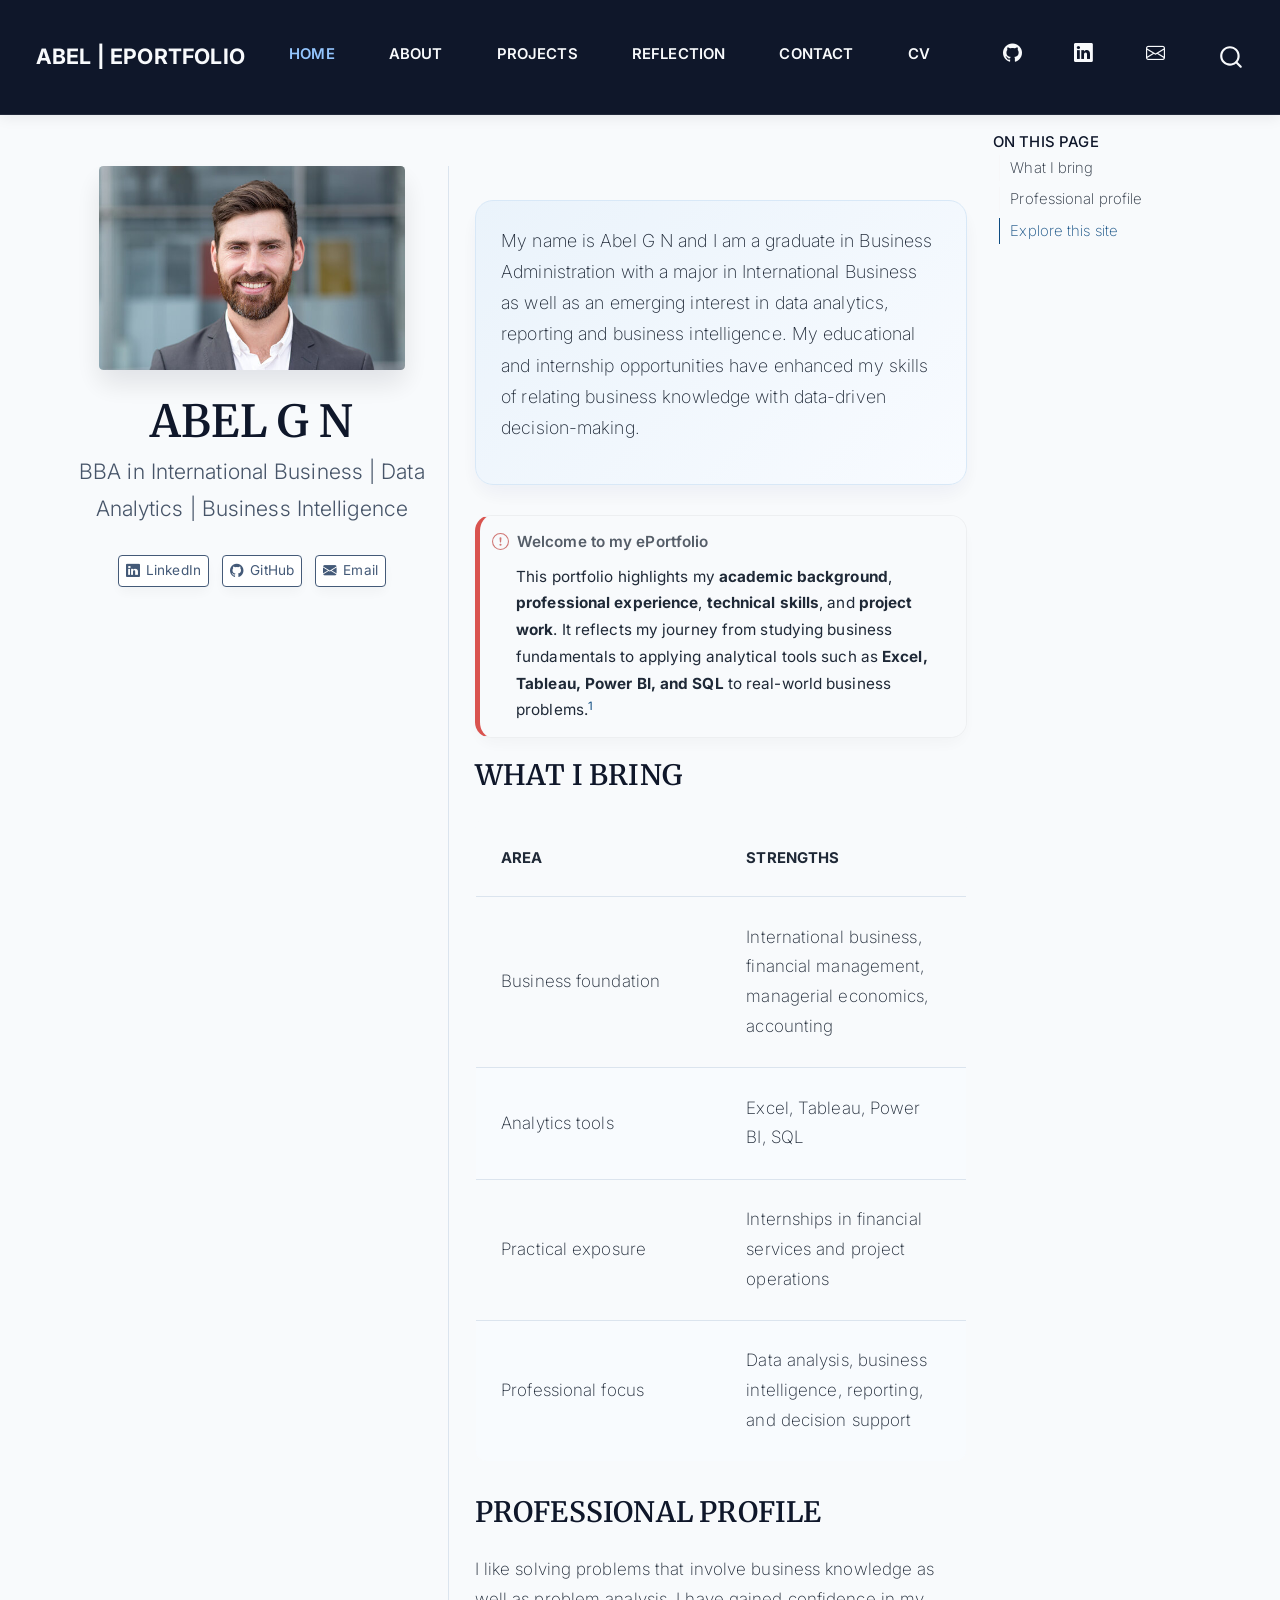
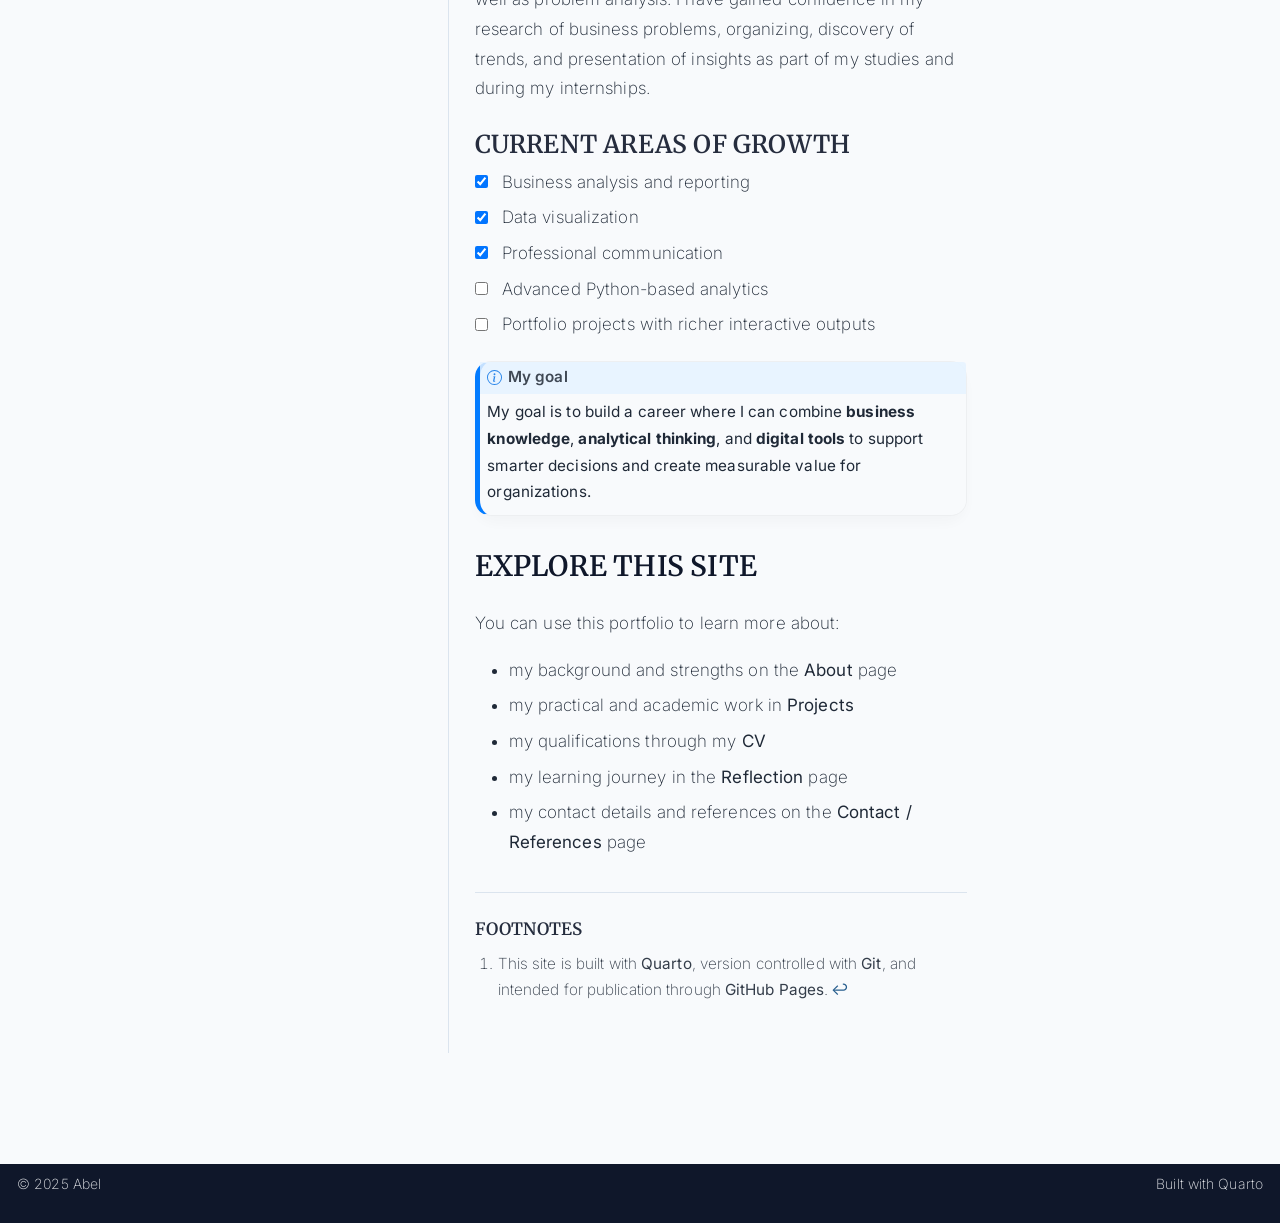
==== docs/index.html @ 97087379 "Portfolio Submission" ====
<!DOCTYPE html>
<html xmlns="http://www.w3.org/1999/xhtml" lang="en" xml:lang="en"><head>

<meta charset="utf-8">
<meta name="generator" content="quarto-1.9.37">

<meta name="viewport" content="width=device-width, initial-scale=1.0, user-scalable=yes">


<title>Abel G N – Abel | ePortfolio</title>
<style>
/* Default styles provided by pandoc.
** See https://pandoc.org/MANUAL.html#variables-for-html for config info.
*/
code{white-space: pre-wrap;}
span.smallcaps{font-variant: small-caps;}
div.columns{display: flex; gap: min(4vw, 1.5em);}
div.column{flex: auto; overflow-x: auto;}
div.hanging-indent{margin-left: 1.5em; text-indent: -1.5em;}
ul.task-list{list-style: none;}
ul.task-list li input[type="checkbox"] {
  width: 0.8em;
  margin: 0 0.8em 0.2em -1em; /* quarto-specific, see https://github.com/quarto-dev/quarto-cli/issues/4556 */ 
  vertical-align: middle;
}
</style>


<script src="site_libs/quarto-nav/quarto-nav.js"></script>
<script src="site_libs/quarto-nav/headroom.min.js"></script>
<script src="site_libs/clipboard/clipboard.min.js"></script>
<script src="site_libs/quarto-search/autocomplete.umd.js"></script>
<script src="site_libs/quarto-search/fuse.min.js"></script>
<script src="site_libs/quarto-search/quarto-search.js"></script>
<meta name="quarto:offset" content="./">
<link href="./images/favicon.png" rel="icon" type="image/png">
<script src="site_libs/quarto-html/quarto.js" type="module"></script>
<script src="site_libs/quarto-html/tabsets/tabsets.js" type="module"></script>
<script src="site_libs/quarto-html/popper.min.js"></script>
<script src="site_libs/quarto-html/tippy.umd.min.js"></script>
<link href="site_libs/quarto-html/tippy.css" rel="stylesheet">
<link href="site_libs/quarto-html/quarto-syntax-highlighting-7f8f88aac4f3542376d5c11b86a4c14d.css" rel="stylesheet" id="quarto-text-highlighting-styles">
<script src="site_libs/bootstrap/bootstrap.min.js"></script>
<link href="site_libs/bootstrap/bootstrap-icons.css" rel="stylesheet">
<link href="site_libs/bootstrap/bootstrap-2c86e1382518a33b8976bbba3722868b.min.css" rel="stylesheet" append-hash="true" id="quarto-bootstrap" data-mode="light">
<script id="quarto-search-options" type="application/json">{
  "location": "navbar",
  "copy-button": false,
  "collapse-after": 3,
  "panel-placement": "end",
  "type": "overlay",
  "limit": 50,
  "keyboard-shortcut": [
    "f",
    "/",
    "s"
  ],
  "show-item-context": false,
  "language": {
    "search-no-results-text": "No results",
    "search-matching-documents-text": "matching documents",
    "search-copy-link-title": "Copy link to search",
    "search-hide-matches-text": "Hide additional matches",
    "search-more-match-text": "more match in this document",
    "search-more-matches-text": "more matches in this document",
    "search-clear-button-title": "Clear",
    "search-text-placeholder": "",
    "search-detached-cancel-button-title": "Cancel",
    "search-submit-button-title": "Submit",
    "search-label": "Search"
  }
}</script>
<style>html{ scroll-behavior: smooth; }</style>


</head>

<body class="nav-fixed quarto-light">

<div id="quarto-search-results"></div>
  <header id="quarto-header" class="headroom fixed-top">
    <nav class="navbar navbar-expand-lg " data-bs-theme="dark">
      <div class="navbar-container container-fluid">
      <div class="navbar-brand-container mx-auto">
    <a href="./index.html" class="navbar-brand navbar-brand-logo">
    <img src="./images/logo.png" alt="" class="navbar-logo light-content">
    <img src="./images/logo.png" alt="" class="navbar-logo dark-content">
    </a>
    <a class="navbar-brand" href="./index.html">
    <span class="navbar-title">Abel | ePortfolio</span>
    </a>
  </div>
            <div id="quarto-search" class="" title="Search"></div>
          <button class="navbar-toggler" type="button" data-bs-toggle="collapse" data-bs-target="#navbarCollapse" aria-controls="navbarCollapse" role="menu" aria-expanded="false" aria-label="Toggle navigation" onclick="if (window.quartoToggleHeadroom) { window.quartoToggleHeadroom(); }">
  <span class="navbar-toggler-icon"></span>
</button>
          <div class="collapse navbar-collapse" id="navbarCollapse">
            <ul class="navbar-nav navbar-nav-scroll me-auto">
  <li class="nav-item">
    <a class="nav-link active" href="./index.html" aria-current="page"> 
<span class="menu-text">Home</span></a>
  </li>  
  <li class="nav-item">
    <a class="nav-link" href="./about.html"> 
<span class="menu-text">About</span></a>
  </li>  
  <li class="nav-item">
    <a class="nav-link" href="./projects/index.html"> 
<span class="menu-text">Projects</span></a>
  </li>  
  <li class="nav-item">
    <a class="nav-link" href="./reflection.html"> 
<span class="menu-text">Reflection</span></a>
  </li>  
  <li class="nav-item">
    <a class="nav-link" href="./contact.html"> 
<span class="menu-text">Contact</span></a>
  </li>  
  <li class="nav-item">
    <a class="nav-link" href="./cv/abel-gn-cv.pdf" target="_blank"> 
<span class="menu-text">CV</span></a>
  </li>  
</ul>
            <ul class="navbar-nav navbar-nav-scroll ms-auto">
  <li class="nav-item compact">
    <a class="nav-link" href="https://github.com/Abel2436/" target="_blank"> <i class="bi bi-github" role="img">
</i> 
<span class="menu-text"></span></a>
  </li>  
  <li class="nav-item compact">
    <a class="nav-link" href="https://www.linkedin.com/in/your-linkedin-profile" target="_blank"> <i class="bi bi-linkedin" role="img">
</i> 
<span class="menu-text"></span></a>
  </li>  
  <li class="nav-item compact">
    <a class="nav-link" href="mailto:abel.georgenibu2@mail.dcu.ie"> <i class="bi bi-envelope" role="img">
</i> 
<span class="menu-text"></span></a>
  </li>  
</ul>
          </div> <!-- /navcollapse -->
            <div class="quarto-navbar-tools">
</div>
      </div> <!-- /container-fluid -->
    </nav>
</header>
<!-- content -->
<div id="quarto-content" class="quarto-container page-columns page-rows-contents page-layout-full page-navbar">
<!-- sidebar -->
<!-- margin-sidebar -->
    <div id="quarto-margin-sidebar" class="sidebar margin-sidebar">
        <nav id="TOC" role="doc-toc" class="toc-active">
    <h2 id="toc-title">On this page</h2>
  <ul>
  <li><a href="#what-i-bring" id="toc-what-i-bring" class="nav-link active" data-scroll-target="#what-i-bring">What I bring</a></li>
  <li><a href="#professional-profile" id="toc-professional-profile" class="nav-link" data-scroll-target="#professional-profile">Professional profile</a>
  <ul class="collapse">
  <li><a href="#current-areas-of-growth" id="toc-current-areas-of-growth" class="nav-link" data-scroll-target="#current-areas-of-growth">Current areas of growth</a></li>
  </ul></li>
  <li><a href="#explore-this-site" id="toc-explore-this-site" class="nav-link" data-scroll-target="#explore-this-site">Explore this site</a></li>
  </ul>
</nav>
    </div>
<!-- main -->
<div class="quarto-about-trestles column-page-left">
  <div class="about-entity">
    <img src="images/profile.jpg" class="about-image
  rounded " style="width: 18em;">
<header id="title-block-header" class="quarto-title-block default">
<div class="quarto-title">
<h1 class="title">Abel G N</h1>
<p class="subtitle lead">BBA in International Business | Data Analytics | Business Intelligence</p>
</div>
<div class="quarto-title-meta column-page-left">
  </div>
</header>
    <div class="about-links">
  <a href="https://www.linkedin.com/in/your-linkedin-profile" class="about-link" rel="" target="">
    <i class="bi bi-linkedin"></i>
     <span class="about-link-text">LinkedIn</span>
  </a>
  <a href="https://github.com/Abel2436/" class="about-link" rel="" target="">
    <i class="bi bi-github"></i>
     <span class="about-link-text">GitHub</span>
  </a>
  <a href="/abel.georgenibu2@mail.dcu.ie" class="about-link" rel="" target="">
    <i class="bi bi-envelope-fill"></i>
     <span class="about-link-text">Email</span>
  </a>
</div>
  </div>
  <div class="about-contents"><main class="content column-page-left" id="quarto-document-content">

<div class="hero-intro">
<p>My name is Abel G N and I am a graduate in Business Administration with a major in International Business as well as an emerging interest in data analytics, reporting and business intelligence. My educational and internship opportunities have enhanced my skills of relating business knowledge with data-driven decision-making.</p>
</div>
<div class="callout callout-style-simple callout-important callout-titled">
<div class="callout-header d-flex align-content-center">
<div class="callout-icon-container">
<i class="callout-icon"></i>
</div>
<div class="callout-title-container flex-fill">
<span class="screen-reader-only">Important</span>Welcome to my ePortfolio
</div>
</div>
<div class="callout-body-container callout-body">
<p>This portfolio highlights my <strong>academic background</strong>, <strong>professional experience</strong>, <strong>technical skills</strong>, and <strong>project work</strong>. It reflects my journey from studying business fundamentals to applying analytical tools such as <strong>Excel, Tableau, Power BI, and SQL</strong> to real-world business problems.<a href="#fn1" class="footnote-ref" id="fnref1" role="doc-noteref"><sup>1</sup></a></p>
</div>
</div>
<section id="what-i-bring" class="level2">
<h2 data-anchor-id="what-i-bring">What I bring</h2>
<table class="caption-top table">
<colgroup>
<col style="width: 50%">
<col style="width: 50%">
</colgroup>
<thead>
<tr class="header">
<th>Area</th>
<th>Strengths</th>
</tr>
</thead>
<tbody>
<tr class="odd">
<td>Business foundation</td>
<td>International business, financial management, managerial economics, accounting</td>
</tr>
<tr class="even">
<td>Analytics tools</td>
<td>Excel, Tableau, Power BI, SQL</td>
</tr>
<tr class="odd">
<td>Practical exposure</td>
<td>Internships in financial services and project operations</td>
</tr>
<tr class="even">
<td>Professional focus</td>
<td>Data analysis, business intelligence, reporting, and decision support</td>
</tr>
</tbody>
</table>
</section>
<section id="professional-profile" class="level2">
<h2 data-anchor-id="professional-profile">Professional profile</h2>
<p>I like solving problems that involve business knowledge as well as problem analysis. I have gained confidence in my research of business problems, organizing, discovery of trends, and presentation of insights as part of my studies and during my internships.</p>
<section id="current-areas-of-growth" class="level3">
<h3 data-anchor-id="current-areas-of-growth">Current areas of growth</h3>
<ul class="task-list">
<li><label><input type="checkbox" checked="">Business analysis and reporting</label></li>
<li><label><input type="checkbox" checked="">Data visualization</label></li>
<li><label><input type="checkbox" checked="">Professional communication</label></li>
<li><label><input type="checkbox">Advanced Python-based analytics</label></li>
<li><label><input type="checkbox">Portfolio projects with richer interactive outputs</label></li>
</ul>
<div class="callout callout-style-default callout-note callout-titled">
<div class="callout-header d-flex align-content-center">
<div class="callout-icon-container">
<i class="callout-icon"></i>
</div>
<div class="callout-title-container flex-fill">
<span class="screen-reader-only">Note</span>My goal
</div>
</div>
<div class="callout-body-container callout-body">
<p>My goal is to build a career where I can combine <strong>business knowledge</strong>, <strong>analytical thinking</strong>, and <strong>digital tools</strong> to support smarter decisions and create measurable value for organizations.</p>
</div>
</div>
</section>
</section>
<section id="explore-this-site" class="level2">
<h2 data-anchor-id="explore-this-site">Explore this site</h2>
<p>You can use this portfolio to learn more about:</p>
<ul>
<li>my background and strengths on the <strong>About</strong> page</li>
<li>my practical and academic work in <strong>Projects</strong></li>
<li>my qualifications through my <strong>CV</strong></li>
<li>my learning journey in the <strong>Reflection</strong> page</li>
<li>my contact details and references on the <strong>Contact / References</strong> page</li>
</ul>


</section>

<div id="quarto-appendix" class="default"><section id="footnotes" class="footnotes footnotes-end-of-document" role="doc-endnotes"><h2 class="anchored quarto-appendix-heading">Footnotes</h2>

<ol>
<li id="fn1"><p>This site is built with <strong>Quarto</strong>, version controlled with <strong>Git</strong>, and intended for publication through <strong>GitHub Pages</strong>.<a href="#fnref1" class="footnote-back" role="doc-backlink">↩︎</a></p></li>
</ol>
</section></div></main></div>
</div>
 <!-- /main -->
<script id="quarto-html-after-body" type="application/javascript">
  window.document.addEventListener("DOMContentLoaded", function (event) {
    const isCodeAnnotation = (el) => {
      for (const clz of el.classList) {
        if (clz.startsWith('code-annotation-')) {                     
          return true;
        }
      }
      return false;
    }
    const onCopySuccess = function(e) {
      // button target
      const button = e.trigger;
      // don't keep focus
      button.blur();
      // flash "checked"
      button.classList.add('code-copy-button-checked');
      var currentTitle = button.getAttribute("title");
      button.setAttribute("title", "Copied!");
      let tooltip;
      if (window.bootstrap) {
        button.setAttribute("data-bs-toggle", "tooltip");
        button.setAttribute("data-bs-placement", "left");
        button.setAttribute("data-bs-title", "Copied!");
        tooltip = new bootstrap.Tooltip(button, 
          { trigger: "manual", 
            customClass: "code-copy-button-tooltip",
            offset: [0, -8]});
        tooltip.show();    
      }
      setTimeout(function() {
        if (tooltip) {
          tooltip.hide();
          button.removeAttribute("data-bs-title");
          button.removeAttribute("data-bs-toggle");
          button.removeAttribute("data-bs-placement");
        }
        button.setAttribute("title", currentTitle);
        button.classList.remove('code-copy-button-checked');
      }, 1000);
      // clear code selection
      e.clearSelection();
    }
    const getTextToCopy = function(trigger) {
      const outerScaffold = trigger.parentElement.cloneNode(true);
      const codeEl = outerScaffold.querySelector('code');
      for (const childEl of codeEl.children) {
        if (isCodeAnnotation(childEl)) {
          childEl.remove();
        }
      }
      return codeEl.innerText;
    }
    const clipboard = new window.ClipboardJS('.code-copy-button:not([data-in-quarto-modal])', {
      text: getTextToCopy
    });
    clipboard.on('success', onCopySuccess);
    if (window.document.getElementById('quarto-embedded-source-code-modal')) {
      const clipboardModal = new window.ClipboardJS('.code-copy-button[data-in-quarto-modal]', {
        text: getTextToCopy,
        container: window.document.getElementById('quarto-embedded-source-code-modal')
      });
      clipboardModal.on('success', onCopySuccess);
    }
      var localhostRegex = new RegExp(/^(?:http|https):\/\/localhost\:?[0-9]*\//);
      var mailtoRegex = new RegExp(/^mailto:/);
        var filterRegex = new RegExp('/' + window.location.host + '/');
      var isInternal = (href) => {
          return filterRegex.test(href) || localhostRegex.test(href) || mailtoRegex.test(href);
      }
      // Inspect non-navigation links and adorn them if external
     var links = window.document.querySelectorAll('a[href]:not(.nav-link):not(.navbar-brand):not(.toc-action):not(.sidebar-link):not(.sidebar-item-toggle):not(.pagination-link):not(.no-external):not([aria-hidden]):not(.dropdown-item):not(.quarto-navigation-tool):not(.about-link)');
      for (var i=0; i<links.length; i++) {
        const link = links[i];
        if (!isInternal(link.href)) {
          // undo the damage that might have been done by quarto-nav.js in the case of
          // links that we want to consider external
          if (link.dataset.originalHref !== undefined) {
            link.href = link.dataset.originalHref;
          }
        }
      }
    function tippyHover(el, contentFn, onTriggerFn, onUntriggerFn) {
      const config = {
        allowHTML: true,
        maxWidth: 500,
        delay: 100,
        arrow: false,
        appendTo: function(el) {
            return el.parentElement;
        },
        interactive: true,
        interactiveBorder: 10,
        theme: 'quarto',
        placement: 'bottom-start',
      };
      if (contentFn) {
        config.content = contentFn;
      }
      if (onTriggerFn) {
        config.onTrigger = onTriggerFn;
      }
      if (onUntriggerFn) {
        config.onUntrigger = onUntriggerFn;
      }
      window.tippy(el, config); 
    }
    const noterefs = window.document.querySelectorAll('a[role="doc-noteref"]');
    for (var i=0; i<noterefs.length; i++) {
      const ref = noterefs[i];
      tippyHover(ref, function() {
        // use id or data attribute instead here
        let href = ref.getAttribute('data-footnote-href') || ref.getAttribute('href');
        try { href = new URL(href).hash; } catch {}
        const id = href.replace(/^#\/?/, "");
        const note = window.document.getElementById(id);
        if (note) {
          return note.innerHTML;
        } else {
          return "";
        }
      });
    }
    const xrefs = window.document.querySelectorAll('a.quarto-xref');
    const processXRef = (id, note) => {
      // Strip column container classes
      const stripColumnClz = (el) => {
        el.classList.remove("page-full", "page-columns");
        if (el.children) {
          for (const child of el.children) {
            stripColumnClz(child);
          }
        }
      }
      stripColumnClz(note)
      if (id === null || id.startsWith('sec-')) {
        // Special case sections, only their first couple elements
        const container = document.createElement("div");
        if (note.children && note.children.length > 2) {
          container.appendChild(note.children[0].cloneNode(true));
          for (let i = 1; i < note.children.length; i++) {
            const child = note.children[i];
            if (child.tagName === "P" && child.innerText === "") {
              continue;
            } else {
              container.appendChild(child.cloneNode(true));
              break;
            }
          }
          if (window.Quarto?.typesetMath) {
            window.Quarto.typesetMath(container);
          }
          return container.innerHTML
        } else {
          if (window.Quarto?.typesetMath) {
            window.Quarto.typesetMath(note);
          }
          return note.innerHTML;
        }
      } else {
        // Remove any anchor links if they are present
        const anchorLink = note.querySelector('a.anchorjs-link');
        if (anchorLink) {
          anchorLink.remove();
        }
        if (window.Quarto?.typesetMath) {
          window.Quarto.typesetMath(note);
        }
        if (note.classList.contains("callout")) {
          return note.outerHTML;
        } else {
          return note.innerHTML;
        }
      }
    }
    for (var i=0; i<xrefs.length; i++) {
      const xref = xrefs[i];
      tippyHover(xref, undefined, function(instance) {
        instance.disable();
        let url = xref.getAttribute('href');
        let hash = undefined; 
        if (url.startsWith('#')) {
          hash = url;
        } else {
          try { hash = new URL(url).hash; } catch {}
        }
        if (hash) {
          const id = hash.replace(/^#\/?/, "");
          const note = window.document.getElementById(id);
          if (note !== null) {
            try {
              const html = processXRef(id, note.cloneNode(true));
              instance.setContent(html);
            } finally {
              instance.enable();
              instance.show();
            }
          } else {
            // See if we can fetch this
            fetch(url.split('#')[0])
            .then(res => res.text())
            .then(html => {
              const parser = new DOMParser();
              const htmlDoc = parser.parseFromString(html, "text/html");
              const note = htmlDoc.getElementById(id);
              if (note !== null) {
                const html = processXRef(id, note);
                instance.setContent(html);
              } 
            }).finally(() => {
              instance.enable();
              instance.show();
            });
          }
        } else {
          // See if we can fetch a full url (with no hash to target)
          // This is a special case and we should probably do some content thinning / targeting
          fetch(url)
          .then(res => res.text())
          .then(html => {
            const parser = new DOMParser();
            const htmlDoc = parser.parseFromString(html, "text/html");
            const note = htmlDoc.querySelector('main.content');
            if (note !== null) {
              // This should only happen for chapter cross references
              // (since there is no id in the URL)
              // remove the first header
              if (note.children.length > 0 && note.children[0].tagName === "HEADER") {
                note.children[0].remove();
              }
              const html = processXRef(null, note);
              instance.setContent(html);
            } 
          }).finally(() => {
            instance.enable();
            instance.show();
          });
        }
      }, function(instance) {
      });
    }
        let selectedAnnoteEl;
        const selectorForAnnotation = ( cell, annotation) => {
          let cellAttr = 'data-code-cell="' + cell + '"';
          let lineAttr = 'data-code-annotation="' +  annotation + '"';
          const selector = 'span[' + cellAttr + '][' + lineAttr + ']';
          return selector;
        }
        const selectCodeLines = (annoteEl) => {
          const doc = window.document;
          const targetCell = annoteEl.getAttribute("data-target-cell");
          const targetAnnotation = annoteEl.getAttribute("data-target-annotation");
          const annoteSpan = window.document.querySelector(selectorForAnnotation(targetCell, targetAnnotation));
          const lines = annoteSpan.getAttribute("data-code-lines").split(",");
          const lineIds = lines.map((line) => {
            return targetCell + "-" + line;
          })
          let top = null;
          let height = null;
          let parent = null;
          if (lineIds.length > 0) {
              //compute the position of the single el (top and bottom and make a div)
              const el = window.document.getElementById(lineIds[0]);
              top = el.offsetTop;
              height = el.offsetHeight;
              parent = el.parentElement.parentElement;
            if (lineIds.length > 1) {
              const lastEl = window.document.getElementById(lineIds[lineIds.length - 1]);
              const bottom = lastEl.offsetTop + lastEl.offsetHeight;
              height = bottom - top;
            }
            if (top !== null && height !== null && parent !== null) {
              // cook up a div (if necessary) and position it 
              let div = window.document.getElementById("code-annotation-line-highlight");
              if (div === null) {
                div = window.document.createElement("div");
                div.setAttribute("id", "code-annotation-line-highlight");
                div.style.position = 'absolute';
                parent.appendChild(div);
              }
              div.style.top = top - 2 + "px";
              div.style.height = height + 4 + "px";
              div.style.left = 0;
              let gutterDiv = window.document.getElementById("code-annotation-line-highlight-gutter");
              if (gutterDiv === null) {
                gutterDiv = window.document.createElement("div");
                gutterDiv.setAttribute("id", "code-annotation-line-highlight-gutter");
                gutterDiv.style.position = 'absolute';
                const codeCell = window.document.getElementById(targetCell);
                const gutter = codeCell.querySelector('.code-annotation-gutter');
                gutter.appendChild(gutterDiv);
              }
              gutterDiv.style.top = top - 2 + "px";
              gutterDiv.style.height = height + 4 + "px";
            }
            selectedAnnoteEl = annoteEl;
          }
        };
        const unselectCodeLines = () => {
          const elementsIds = ["code-annotation-line-highlight", "code-annotation-line-highlight-gutter"];
          elementsIds.forEach((elId) => {
            const div = window.document.getElementById(elId);
            if (div) {
              div.remove();
            }
          });
          selectedAnnoteEl = undefined;
        };
          // Handle positioning of the toggle
      window.addEventListener(
        "resize",
        throttle(() => {
          elRect = undefined;
          if (selectedAnnoteEl) {
            selectCodeLines(selectedAnnoteEl);
          }
        }, 10)
      );
      function throttle(fn, ms) {
      let throttle = false;
      let timer;
        return (...args) => {
          if(!throttle) { // first call gets through
              fn.apply(this, args);
              throttle = true;
          } else { // all the others get throttled
              if(timer) clearTimeout(timer); // cancel #2
              timer = setTimeout(() => {
                fn.apply(this, args);
                timer = throttle = false;
              }, ms);
          }
        };
      }
        // Attach click handler to the DT
        const annoteDls = window.document.querySelectorAll('dt[data-target-cell]');
        for (const annoteDlNode of annoteDls) {
          annoteDlNode.addEventListener('click', (event) => {
            const clickedEl = event.target;
            if (clickedEl !== selectedAnnoteEl) {
              unselectCodeLines();
              const activeEl = window.document.querySelector('dt[data-target-cell].code-annotation-active');
              if (activeEl) {
                activeEl.classList.remove('code-annotation-active');
              }
              selectCodeLines(clickedEl);
              clickedEl.classList.add('code-annotation-active');
            } else {
              // Unselect the line
              unselectCodeLines();
              clickedEl.classList.remove('code-annotation-active');
            }
          });
        }
    const findCites = (el) => {
      const parentEl = el.parentElement;
      if (parentEl) {
        const cites = parentEl.dataset.cites;
        if (cites) {
          return {
            el,
            cites: cites.split(' ')
          };
        } else {
          return findCites(el.parentElement)
        }
      } else {
        return undefined;
      }
    };
    var bibliorefs = window.document.querySelectorAll('a[role="doc-biblioref"]');
    for (var i=0; i<bibliorefs.length; i++) {
      const ref = bibliorefs[i];
      const citeInfo = findCites(ref);
      if (citeInfo) {
        tippyHover(citeInfo.el, function() {
          var popup = window.document.createElement('div');
          citeInfo.cites.forEach(function(cite) {
            var citeDiv = window.document.createElement('div');
            citeDiv.classList.add('hanging-indent');
            citeDiv.classList.add('csl-entry');
            var biblioDiv = window.document.getElementById('ref-' + cite);
            if (biblioDiv) {
              citeDiv.innerHTML = biblioDiv.innerHTML;
            }
            popup.appendChild(citeDiv);
          });
          return popup.innerHTML;
        });
      }
    }
  });
  </script>
</div> <!-- /content -->
<footer class="footer">
  <div class="nav-footer">
    <div class="nav-footer-left">
<p>© 2025 Abel</p>
</div>   
    <div class="nav-footer-center">
      &nbsp;
    </div>
    <div class="nav-footer-right">
<p>Built with Quarto</p>
</div>
  </div>
</footer>




<script src="site_libs/quarto-html/zenscroll-min.js"></script>
</body></html>
---- docs/site_libs/quarto-html/tippy.css ----
.tippy-box[data-animation=fade][data-state=hidden]{opacity:0}[data-tippy-root]{max-width:calc(100vw - 10px)}.tippy-box{position:relative;background-color:#333;color:#fff;border-radius:4px;font-size:14px;line-height:1.4;white-space:normal;outline:0;transition-property:transform,visibility,opacity}.tippy-box[data-placement^=top]>.tippy-arrow{bottom:0}.tippy-box[data-placement^=top]>.tippy-arrow:before{bottom:-7px;left:0;border-width:8px 8px 0;border-top-color:initial;transform-origin:center top}.tippy-box[data-placement^=bottom]>.tippy-arrow{top:0}.tippy-box[data-placement^=bottom]>.tippy-arrow:before{top:-7px;left:0;border-width:0 8px 8px;border-bottom-color:initial;transform-origin:center bottom}.tippy-box[data-placement^=left]>.tippy-arrow{right:0}.tippy-box[data-placement^=left]>.tippy-arrow:before{border-width:8px 0 8px 8px;border-left-color:initial;right:-7px;transform-origin:center left}.tippy-box[data-placement^=right]>.tippy-arrow{left:0}.tippy-box[data-placement^=right]>.tippy-arrow:before{left:-7px;border-width:8px 8px 8px 0;border-right-color:initial;transform-origin:center right}.tippy-box[data-inertia][data-state=visible]{transition-timing-function:cubic-bezier(.54,1.5,.38,1.11)}.tippy-arrow{width:16px;height:16px;color:#333}.tippy-arrow:before{content:"";position:absolute;border-color:transparent;border-style:solid}.tippy-content{position:relative;padding:5px 9px;z-index:1}
---- docs/site_libs/quarto-html/quarto-syntax-highlighting-7f8f88aac4f3542376d5c11b86a4c14d.css ----
/* quarto syntax highlight colors */
:root {
  --quarto-hl-ot-color: #003B4F;
  --quarto-hl-at-color: #657422;
  --quarto-hl-ss-color: #20794D;
  --quarto-hl-an-color: #5E5E5E;
  --quarto-hl-fu-color: #4758AB;
  --quarto-hl-st-color: #20794D;
  --quarto-hl-cf-color: #003B4F;
  --quarto-hl-op-color: #5E5E5E;
  --quarto-hl-er-color: #AD0000;
  --quarto-hl-bn-color: #AD0000;
  --quarto-hl-al-color: #AD0000;
  --quarto-hl-va-color: #111111;
  --quarto-hl-bu-color: inherit;
  --quarto-hl-ex-color: inherit;
  --quarto-hl-pp-color: #AD0000;
  --quarto-hl-in-color: #5E5E5E;
  --quarto-hl-vs-color: #20794D;
  --quarto-hl-wa-color: #5E5E5E;
  --quarto-hl-do-color: #5E5E5E;
  --quarto-hl-im-color: #00769E;
  --quarto-hl-ch-color: #20794D;
  --quarto-hl-dt-color: #AD0000;
  --quarto-hl-fl-color: #AD0000;
  --quarto-hl-co-color: #5E5E5E;
  --quarto-hl-cv-color: #5E5E5E;
  --quarto-hl-cn-color: #8f5902;
  --quarto-hl-sc-color: #5E5E5E;
  --quarto-hl-dv-color: #AD0000;
  --quarto-hl-kw-color: #003B4F;
}

/* other quarto variables */
:root {
  --quarto-font-monospace: SFMono-Regular, Menlo, Monaco, Consolas, "Liberation Mono", "Courier New", monospace;
}

/* syntax highlight based on Pandoc's rules */
pre > code.sourceCode > span {
  color: #003B4F;
}

code.sourceCode > span {
  color: #003B4F;
}

div.sourceCode,
div.sourceCode pre.sourceCode {
  color: #003B4F;
}

/* Normal */
code span {
  color: #003B4F;
}

/* Alert */
code span.al {
  color: #AD0000;
  font-style: inherit;
}

/* Annotation */
code span.an {
  color: #5E5E5E;
  font-style: inherit;
}

/* Attribute */
code span.at {
  color: #657422;
  font-style: inherit;
}

/* BaseN */
code span.bn {
  color: #AD0000;
  font-style: inherit;
}

/* BuiltIn */
code span.bu {
  font-style: inherit;
}

/* ControlFlow */
code span.cf {
  color: #003B4F;
  font-weight: bold;
  font-style: inherit;
}

/* Char */
code span.ch {
  color: #20794D;
  font-style: inherit;
}

/* Constant */
code span.cn {
  color: #8f5902;
  font-style: inherit;
}

/* Comment */
code span.co {
  color: #5E5E5E;
  font-style: inherit;
}

/* CommentVar */
code span.cv {
  color: #5E5E5E;
  font-style: italic;
}

/* Documentation */
code span.do {
  color: #5E5E5E;
  font-style: italic;
}

/* DataType */
code span.dt {
  color: #AD0000;
  font-style: inherit;
}

/* DecVal */
code span.dv {
  color: #AD0000;
  font-style: inherit;
}

/* Error */
code span.er {
  color: #AD0000;
  font-style: inherit;
}

/* Extension */
code span.ex {
  font-style: inherit;
}

/* Float */
code span.fl {
  color: #AD0000;
  font-style: inherit;
}

/* Function */
code span.fu {
  color: #4758AB;
  font-style: inherit;
}

/* Import */
code span.im {
  color: #00769E;
  font-style: inherit;
}

/* Information */
code span.in {
  color: #5E5E5E;
  font-style: inherit;
}

/* Keyword */
code span.kw {
  color: #003B4F;
  font-weight: bold;
  font-style: inherit;
}

/* Operator */
code span.op {
  color: #5E5E5E;
  font-style: inherit;
}

/* Other */
code span.ot {
  color: #003B4F;
  font-style: inherit;
}

/* Preprocessor */
code span.pp {
  color: #AD0000;
  font-style: inherit;
}

/* SpecialChar */
code span.sc {
  color: #5E5E5E;
  font-style: inherit;
}

/* SpecialString */
code span.ss {
  color: #20794D;
  font-style: inherit;
}

/* String */
code span.st {
  color: #20794D;
  font-style: inherit;
}

/* Variable */
code span.va {
  color: #111111;
  font-style: inherit;
}

/* VerbatimString */
code span.vs {
  color: #20794D;
  font-style: inherit;
}

/* Warning */
code span.wa {
  color: #5E5E5E;
  font-style: italic;
}

.prevent-inlining {
  content: "</";
}

/*# sourceMappingURL=789ad8cd35626ba772517505b42a116e.css.map */
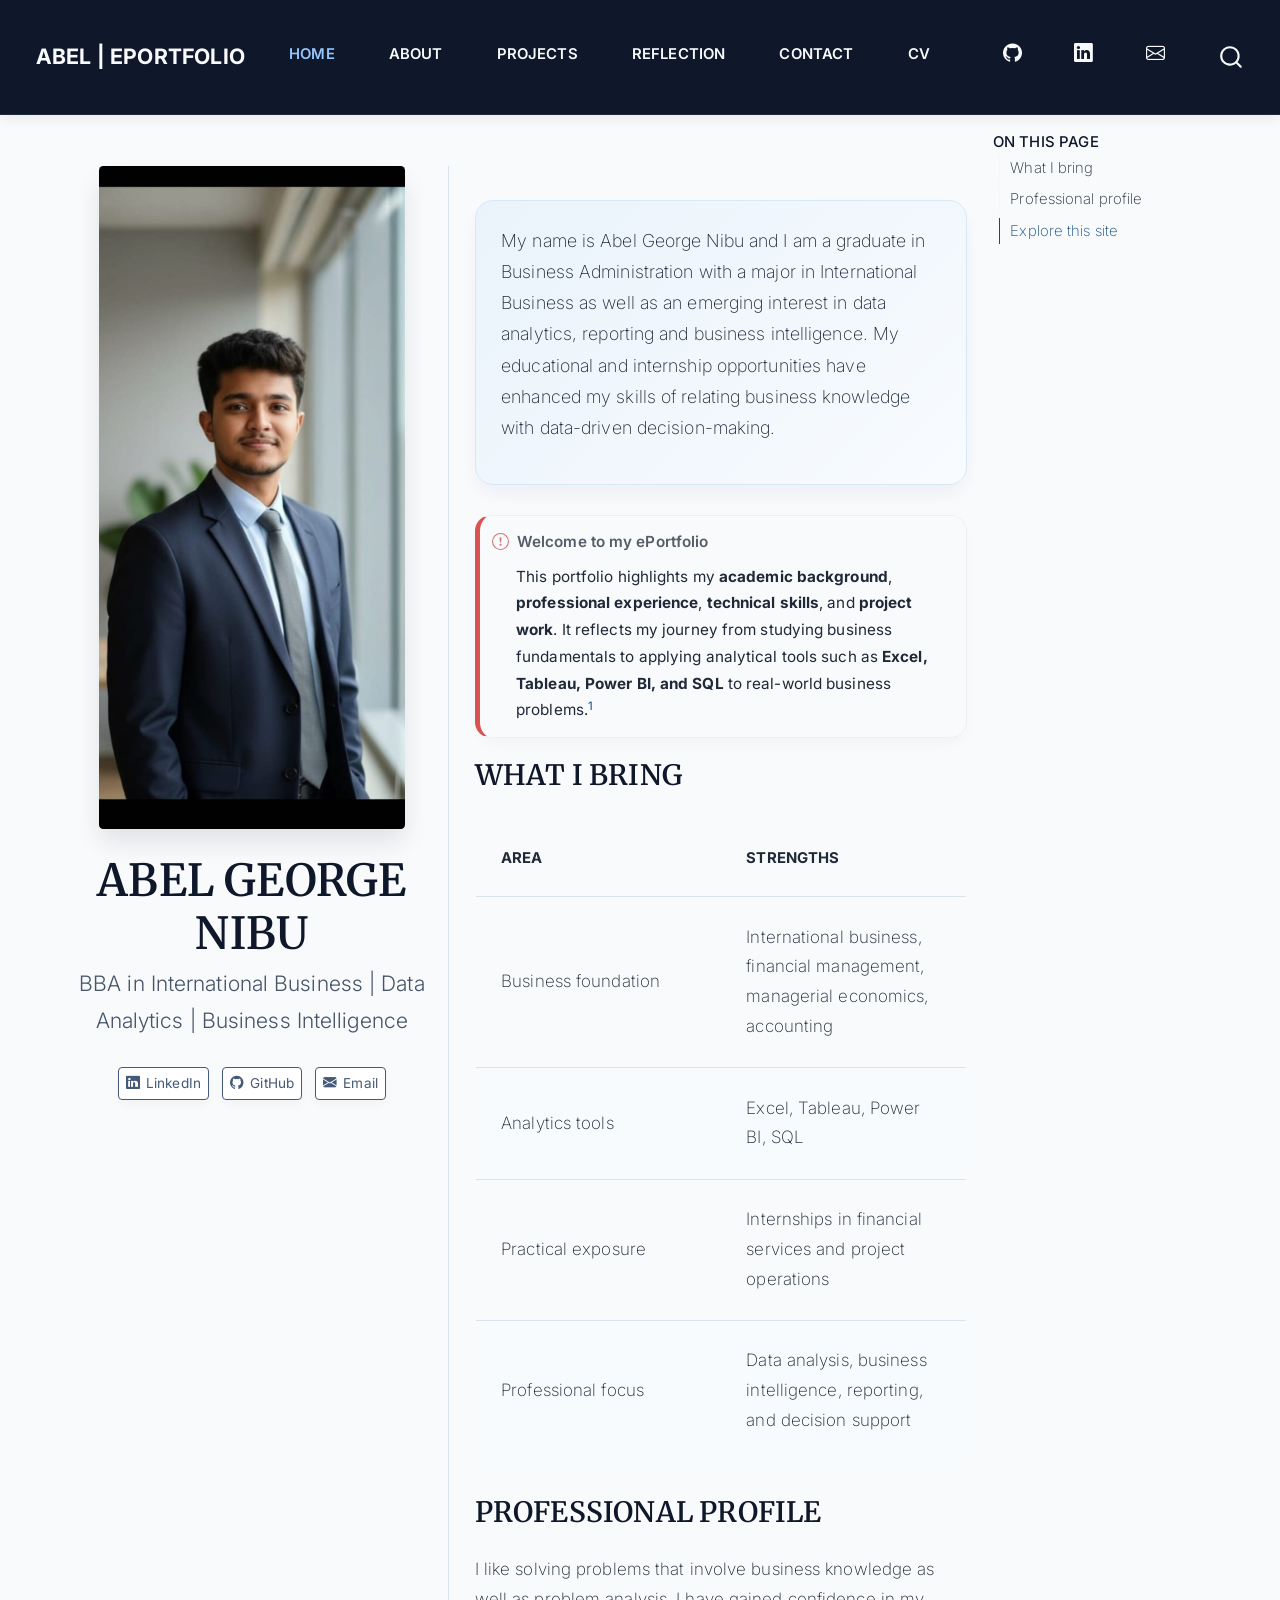
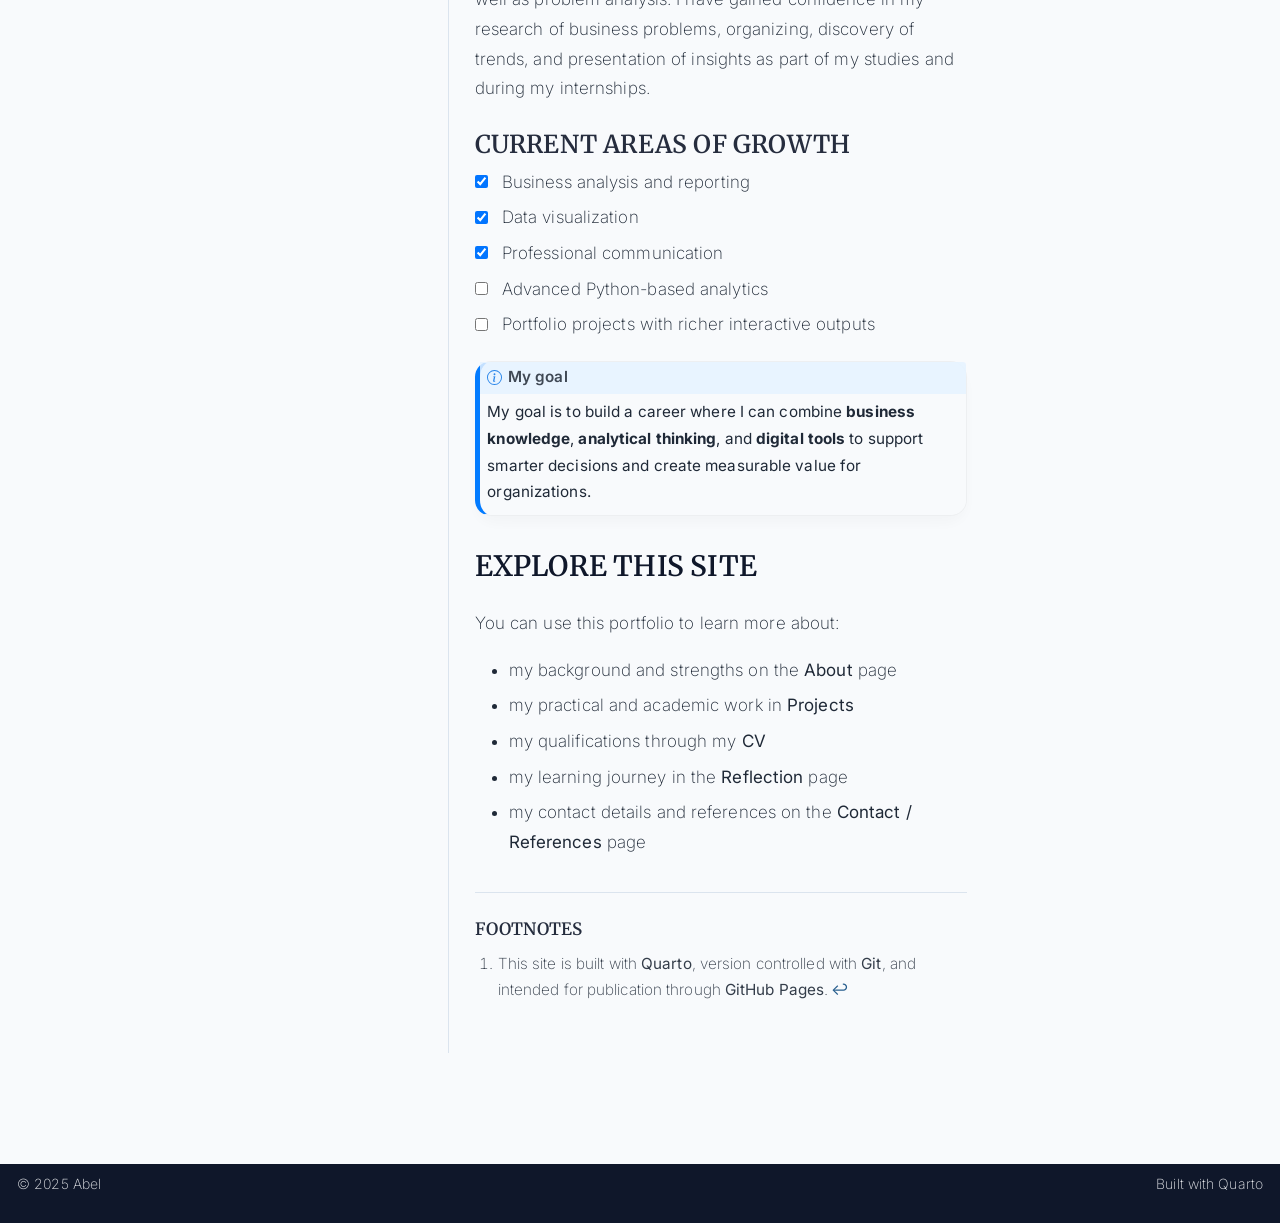
==== commit 7dd27287: "Fixing some minor bugs" ====
--- a/docs/index.html
+++ b/docs/index.html
@@ -7,7 +7,7 @@
 <meta name="viewport" content="width=device-width, initial-scale=1.0, user-scalable=yes">
 
 
-<title>Abel G N – Abel | ePortfolio</title>
+<title>Abel George Nibu – Abel | ePortfolio</title>
 <style>
 /* Default styles provided by pandoc.
 ** See https://pandoc.org/MANUAL.html#variables-for-html for config info.
@@ -168,7 +168,7 @@
   rounded " style="width: 18em;">
 <header id="title-block-header" class="quarto-title-block default">
 <div class="quarto-title">
-<h1 class="title">Abel G N</h1>
+<h1 class="title">Abel George Nibu</h1>
 <p class="subtitle lead">BBA in International Business | Data Analytics | Business Intelligence</p>
 </div>
 <div class="quarto-title-meta column-page-left">
@@ -192,7 +192,7 @@
   <div class="about-contents"><main class="content column-page-left" id="quarto-document-content">
 
 <div class="hero-intro">
-<p>My name is Abel G N and I am a graduate in Business Administration with a major in International Business as well as an emerging interest in data analytics, reporting and business intelligence. My educational and internship opportunities have enhanced my skills of relating business knowledge with data-driven decision-making.</p>
+<p>My name is Abel George Nibu and I am a graduate in Business Administration with a major in International Business as well as an emerging interest in data analytics, reporting and business intelligence. My educational and internship opportunities have enhanced my skills of relating business knowledge with data-driven decision-making.</p>
 </div>
 <div class="callout callout-style-simple callout-important callout-titled">
 <div class="callout-header d-flex align-content-center">
